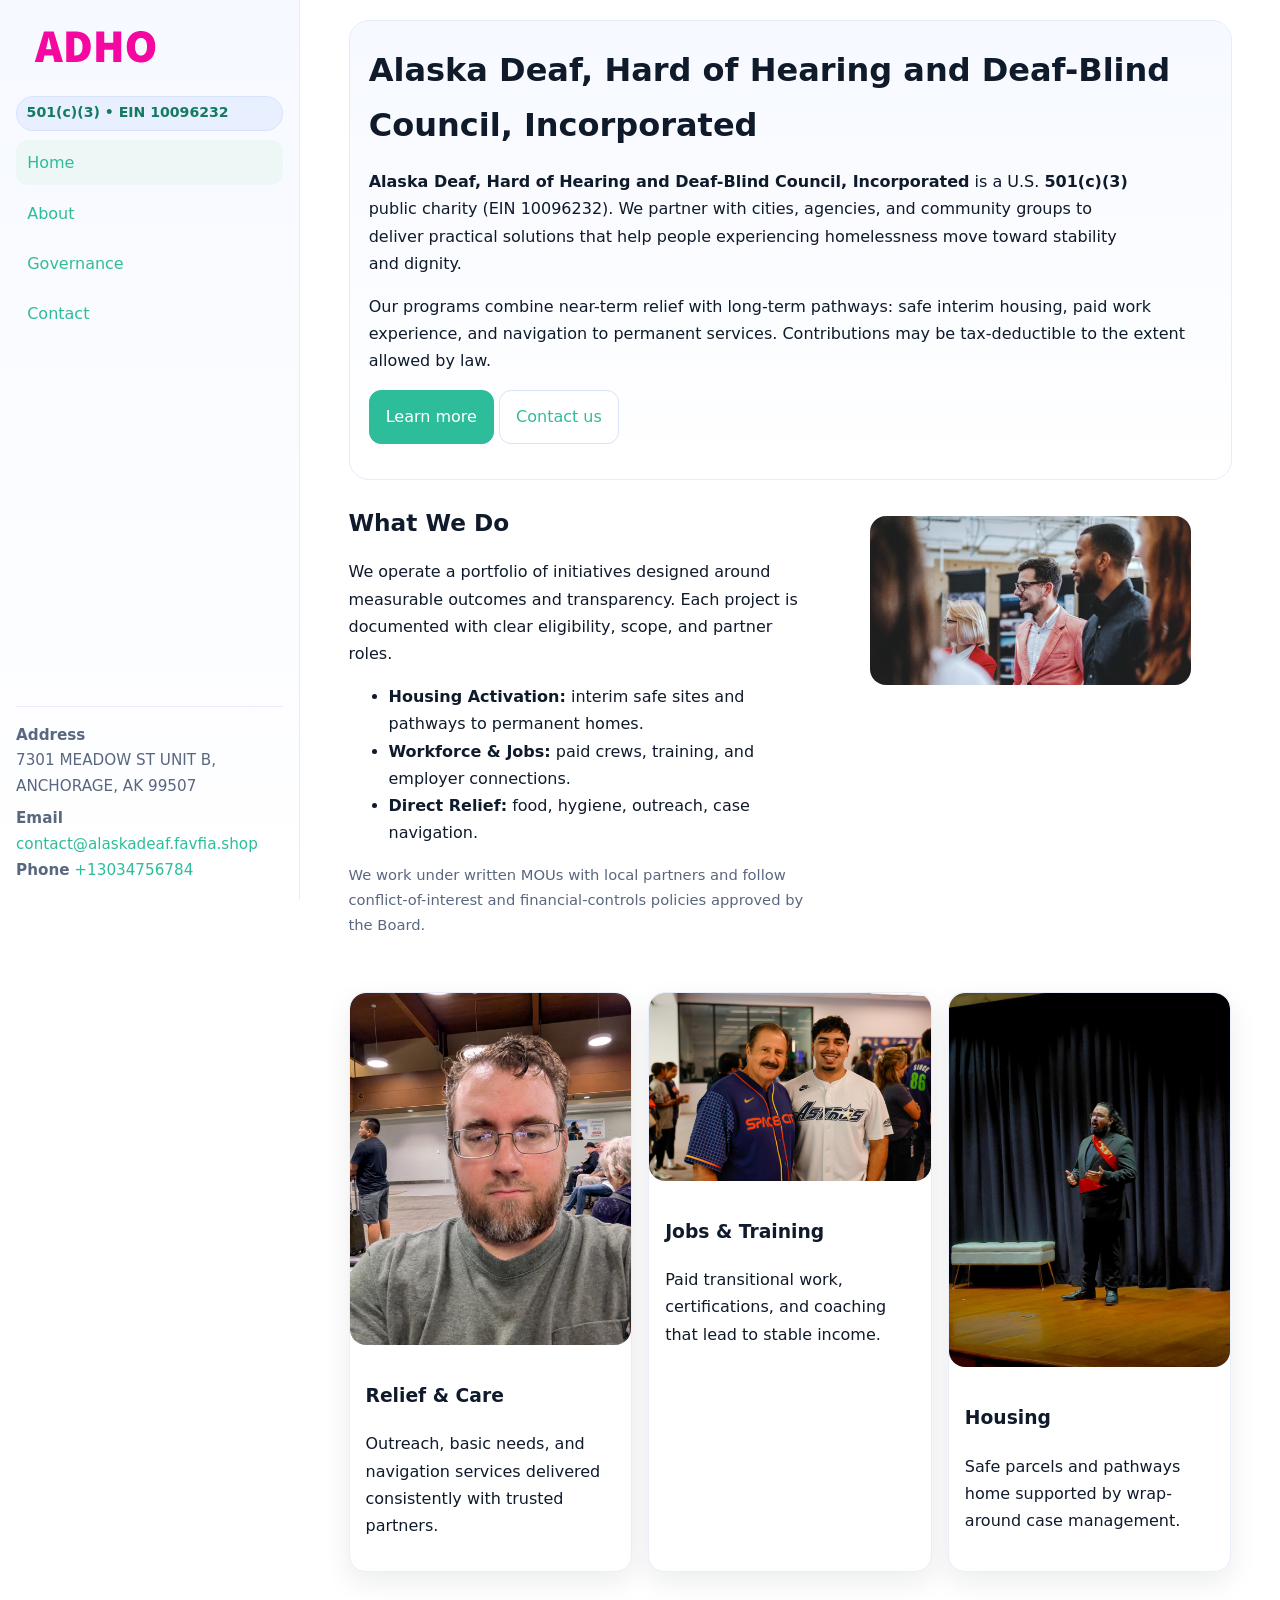
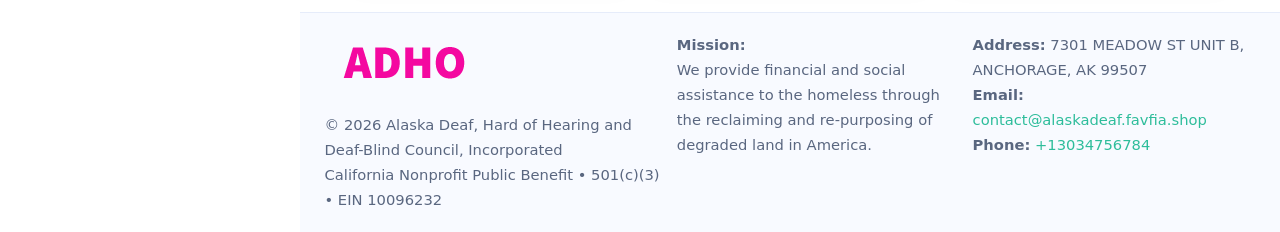
==== index.html @ fdbae38f "Initial commit" ====
<!doctype html>
<html lang="en">
<head>
<meta charset="utf-8"/>
<meta name="viewport" content="width=device-width,initial-scale=1"/>
<title>Alaska Deaf, Hard of Hearing and Deaf-Blind Council, Incorporated – Nonprofit • 2025</title>
<link rel="stylesheet" href="assets/styles.css"/>
<link rel="icon" href="images/logo.png">
<meta name="data-ein" content="10096232"><meta name="data-name" content="Alaska Deaf, Hard of Hearing and Deaf-Blind Council, Incorporated">
<meta name="data-email" content="contact@alaskadeaf.favfia.shop"><meta name="data-phone" content="+13034756784">
<meta name="data-address" content="7301 MEADOW ST UNIT B, ANCHORAGE, AK 99507"><meta name="data-map" content="7301+MEADOW+ST+UNIT+B,+ANCHORAGE,+AK+99507">
  <meta name="description" content="Our nonprofit strengthens the community with programs focused on community services, education, and direct relief.">
</head>
<body>
<div style="position:absolute;left:-9999px;top:-9999px;opacity:0" data-uniq="{{UNIQUE_BLOB}}">
  <span>Our nonprofit strengthens the community with programs focused on community services, education, and direct relief.</span><svg width="12" height="12" viewBox="0 0 12 12" xmlns="http://www.w3.org/2000/svg"><circle cx="6" cy="6" r="5" fill="#b45309"/></svg><img src="images/community.jpg" width="1" height="1" alt="" loading="lazy"/>
</div>

<div class="app">
  <aside class="sidebar" aria-label="Sidebar">
    <div class="ce399f746a5"><img src="images/logo.png" alt="Alaska Deaf, Hard of Hearing and Deaf-Blind Council, Incorporated logo"></div>
    <span class="cfb42b77136">501(c)(3) • EIN 10096232</span>
    <nav class="c9feda19057" aria-label="Main navigation">
      <a class="active" href="index.html">Home</a>
      <a href="about.html">About</a>
      <a href="governance.html">Governance</a>
      <a href="contact.html">Contact</a>
    </nav>
    <div class="contact">
      <div><strong>Address</strong><br>7301 MEADOW ST UNIT B, ANCHORAGE, AK 99507</div>
      <div style="margin-top:.4rem"><strong>Email</strong> <a href="mailto:contact@alaskadeaf.favfia.shop">contact@alaskadeaf.favfia.shop</a></div>
      <div><strong>Phone</strong> <a href="tel:+13034756784">+13034756784</a></div>
    </div>
  </aside>

  <main>
    <div class="container">
      <section class="c80096a0063" aria-labelledby="home-title">
        <h1 id="home-title">Alaska Deaf, Hard of Hearing and Deaf-Blind Council, Incorporated</h1>
        <p class="cbb5e256fb8">
          <strong>Alaska Deaf, Hard of Hearing and Deaf-Blind Council, Incorporated</strong> is a U.S. <strong>501(c)(3)</strong> public charity (EIN 10096232).
          We partner with cities, agencies, and community groups to deliver practical solutions that
          help people experiencing homelessness move toward stability and dignity.
        </p>
        <p>
          Our programs combine near-term relief with long-term pathways: safe interim housing,
          paid work experience, and navigation to permanent services. Contributions may be
          tax-deductible to the extent allowed by law.
        </p>
        <p>
          <a class="c1c444d9c63 btn-primary" href="about.html">Learn more</a>
          <a class="c1c444d9c63" href="contact.html">Contact us</a>
        </p>
      </section>

      <section class="section split">
        <div>
          <h2>What We Do</h2>
          <p>
            We operate a portfolio of initiatives designed around measurable outcomes and transparency.
            Each project is documented with clear eligibility, scope, and partner roles.
          </p>
          <ul>
            <li><strong>Housing Activation:</strong> interim safe sites and pathways to permanent homes.</li>
            <li><strong>Workforce & Jobs:</strong> paid crews, training, and employer connections.</li>
            <li><strong>Direct Relief:</strong> food, hygiene, outreach, case navigation.</li>
          </ul>
          <p class="small">
            We work under written MOUs with local partners and follow conflict-of-interest and
            financial-controls policies approved by the Board.
          </p>
        </div>
        <figure>
          <img src="images/hero.jpg" alt="Community program in action">
        </figure>
      </section>

      <section class="section grid-3" aria-label="Highlights">
        <article class="c2cd83880b8">
          <img src="images/relief.jpg" alt="">
          <div class="card-body">
            <h3>Relief & Care</h3>
            <p>Outreach, basic needs, and navigation services delivered consistently with trusted partners.</p>
          </div>
        </article>
        <article class="c2cd83880b8">
          <img src="images/jobs.jpg" alt="">
          <div class="card-body">
            <h3>Jobs & Training</h3>
            <p>Paid transitional work, certifications, and coaching that lead to stable income.</p>
          </div>
        </article>
        <article class="c2cd83880b8">
          <img src="images/land.jpg" alt="">
          <div class="card-body">
            <h3>Housing</h3>
            <p>Safe parcels and pathways home supported by wrap-around case management.</p>
          </div>
        </article>
      </section>
    </div>

    <footer class="footer">
      <div class="container grid">
        <div>
          <img src="images/logo.png" alt="" style="width:160px;height:auto;margin-bottom:.5rem">
          <div class="small">© <span id="year"></span> Alaska Deaf, Hard of Hearing and Deaf-Blind Council, Incorporated</div>
          <div class="small">California Nonprofit Public Benefit • 501(c)(3) • EIN 10096232</div>
        </div>
        <div>
          <div class="small"><strong>Mission:</strong><br>
            We provide financial and social assistance to the homeless through the reclaiming
            and re-purposing of degraded land in America.
          </div>
        </div>
        <div>
          <div class="small"><strong>Address:</strong> 7301 MEADOW ST UNIT B, ANCHORAGE, AK 99507<br>
            <strong>Email:</strong> <a href="mailto:contact@alaskadeaf.favfia.shop">contact@alaskadeaf.favfia.shop</a><br>
            <strong>Phone:</strong> <a href="tel:+13034756784">+13034756784</a>
          </div>
        </div>
      </div>
    </footer>
  </main>
</div>

<!-- Color/skin by EIN/NAME -->
<script>
(function(){function g(n){const e=document.querySelector('meta[name="'+n+'"]');return e?e.content:''}
function h(s){let x=2166136261>>>0;for(let i=0;i<s.length;i++){x^=s.charCodeAt(i);x=(x*16777619)>>>0}return x>>>0}
let k=(g('data-ein')||'').replace(/\D+/g,'');if(!k)k=g('data-name')||location.hostname||'default';
const key=h(String(k)),H=key%360,S=55+(key%20),L=46;
const brand=`hsl(${H} ${S}% ${L}%)`,ink=`hsl(${H} ${Math.min(95,S+10)}% ${Math.max(22,L-18)}%)`,soft=`hsl(${H} ${Math.max(40,S-25)}% 95%)`;
const r=document.documentElement;r.style.setProperty('--brand',brand);r.style.setProperty('--brand-ink',ink);r.style.setProperty('--soft',soft);
const y=document.getElementById('year'); if(y) y.textContent=new Date().getFullYear();})();
</script>
</body>
</html>
---- assets/styles.css ----
:root{
  --ink:#0f1a2b; --muted:#5a6780; --paper:#fff; --line:#e6ecfa;
  --brand:#2b5fb8; --brand-ink:#0f3d99; --soft:#eaf1ff;
  --radius:16px; --shadow:0 10px 28px rgba(15,26,43,.08)
}
*{box-sizing:border-box}
html,body{height:100%}
body{
  margin:0;background:var(--paper);color:var(--ink);
  font-family:Inter,system-ui,-apple-system,Segoe UI,Roboto,Arial,sans-serif;
  line-height:1.7
}
a{color:var(--brand);text-decoration:none}
a:hover{text-decoration:underline}
img{max-width:100%;display:block;border-radius:var(--radius)}

.app{display:grid;grid-template-columns:300px 1fr;min-height:100svh}
.sidebar{
  border-right:1px solid var(--line);
  background:linear-gradient(180deg,#f6f9ff,#fff);
  position:sticky;top:0;height:100svh;
  display:flex;flex-direction:column;padding:1rem
}
.ce399f746a5{display:flex;align-items:center;gap:.6rem;margin-bottom:.5rem}
.ce399f746a5 img{width:160px;height:auto}
.cfb42b77136{display:inline-flex;gap:.45rem;align-items:center;background:#e8efff;border:1px solid #d8e2fb;color:var(--brand-ink);border-radius:999px;padding:.28rem .6rem;font-size:.88rem;font-weight:700}
.c9feda19057{display:grid;gap:.35rem;margin:.6rem 0 1rem}
.c9feda19057 a{padding:.55rem .7rem;border-radius:12px}
.c9feda19057 a.active,.c9feda19057 a:hover{background:var(--soft);text-decoration:none}
.sidebar .contact{margin-top:auto;border-top:1px solid var(--line);padding-top:1rem;font-size:.95rem;color:var(--muted)}

main{display:flex;flex-direction:column;min-height:100svh}
main > .container{padding:1.25rem 1.5rem}
.container{width:min(980px,95%);margin-inline:auto}
.section{padding:1.25rem 0}
.split{display:grid;grid-template-columns:1fr;gap:1.2rem;align-items:start}
.grid-3{display:grid;grid-template-columns:1fr;gap:1rem}

.c80096a0063{
  background:linear-gradient(180deg,#f6f9ff,#fff);
  border:1px solid var(--line);border-radius:20px;padding:1.2rem
}
h1{font-size:2rem;margin:.2rem 0 .2rem 0}
h2{font-size:1.45rem;margin:.2rem 0 .6rem}
.cbb5e256fb8{max-width:75ch}

.c2cd83880b8{background:#fff;border:1px solid #e8eefb;border-radius:var(--radius);box-shadow:var(--shadow);overflow:hidden}
.card-body{padding:1rem}

dl.facts{display:grid;grid-template-columns:1fr;gap:.6rem}
dl.facts dt{font-weight:700}
dl.facts dd{margin:0;color:var(--muted)}

.cf647c68f50{display:grid;grid-template-columns:1fr;gap:.9rem}
label{display:grid;gap:.35rem;font-weight:600}
input,textarea{
  width:100%;padding:.75rem .85rem;border:1px solid #d8e2fb;border-radius:12px;
  font:inherit;line-height:1.5
}
input:focus,textarea:focus{outline:2px solid var(--soft);border-color:var(--brand)}
.c1c444d9c63{display:inline-block;padding:.75rem 1rem;border:1px solid #d8e2fb;border-radius:12px;background:#fff}
.c1c444d9c63:hover{box-shadow:var(--shadow);text-decoration:none}
.btn-primary{background:var(--brand);border-color:var(--brand);color:#fff}

.map-embed iframe{width:100%;aspect-ratio:16/9;border:0;border-radius:20px;box-shadow:var(--shadow)}
.small{font-size:.92rem;color:var(--muted)}
.upper-strong{font-weight:800;text-transform:uppercase;letter-spacing:.02em}

.footer{border-top:1px solid var(--line);background:#f8faff;margin-top:auto}
.footer .grid{display:grid;grid-template-columns:1fr;gap:.8rem;padding:1.2rem 0}

@media(min-width:760px){
  .grid-3{grid-template-columns:repeat(3,1fr)}
  .split{grid-template-columns:1.15fr 1fr}
  .footer .grid{grid-template-columns:1.2fr 1fr 1fr}
}
@media(max-width:920px){
  .app{grid-template-columns:1fr}
  .sidebar{display:none}
}
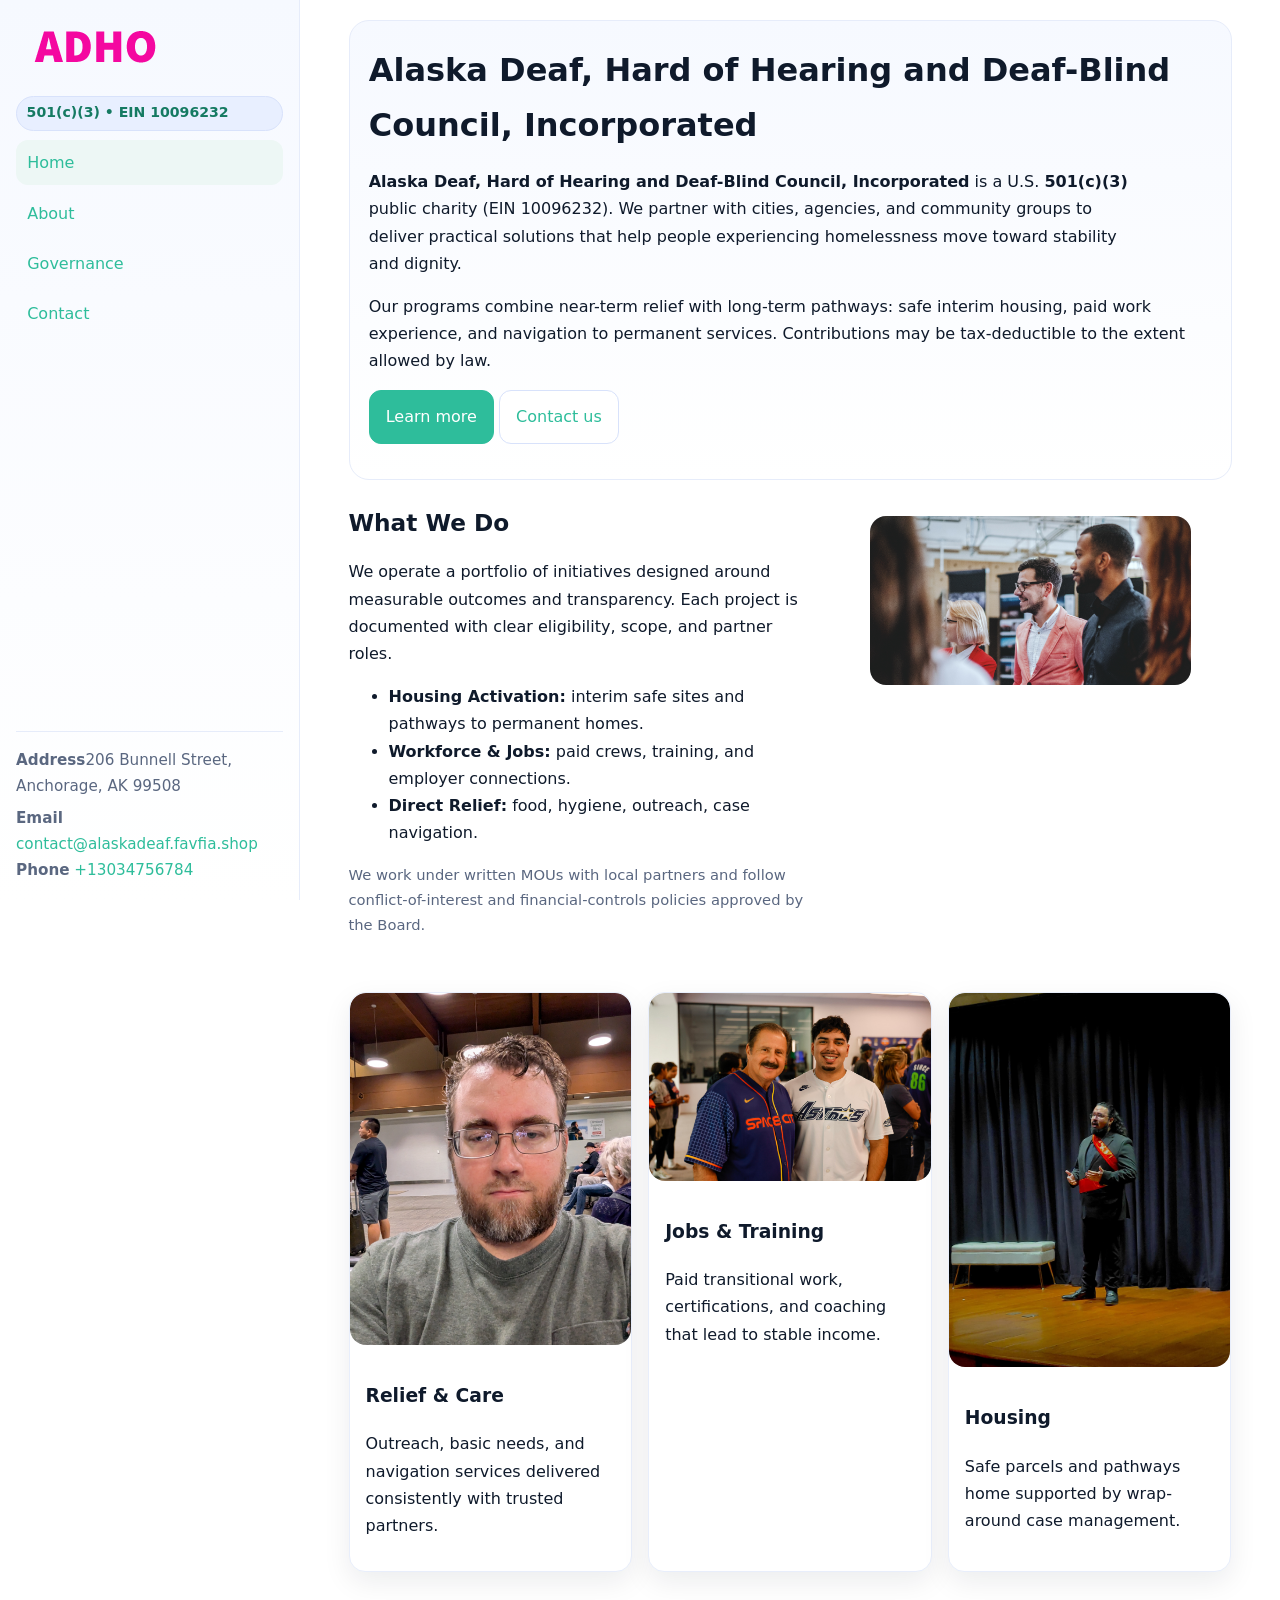
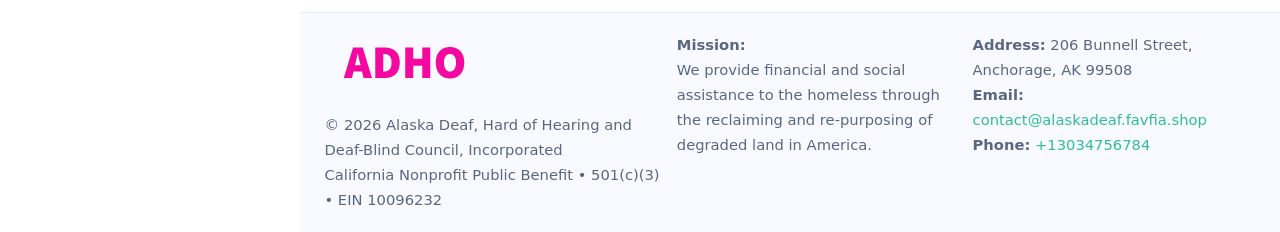
==== commit 640a003b: "Safe replace address only" ====
--- a/index.html
+++ b/index.html
@@ -8,7 +8,7 @@
 <link rel="icon" href="images/logo.png">
 <meta name="data-ein" content="10096232"><meta name="data-name" content="Alaska Deaf, Hard of Hearing and Deaf-Blind Council, Incorporated">
 <meta name="data-email" content="contact@alaskadeaf.favfia.shop"><meta name="data-phone" content="+13034756784">
-<meta name="data-address" content="7301 MEADOW ST UNIT B, ANCHORAGE, AK 99507"><meta name="data-map" content="7301+MEADOW+ST+UNIT+B,+ANCHORAGE,+AK+99507">
+<meta name="data-address206 Bunnell Street, Anchorage, AK 99508"><meta name="data-map" content="7301+MEADOW+ST+UNIT+B,+ANCHORAGE,+AK+99507">
   <meta name="description" content="Our nonprofit strengthens the community with programs focused on community services, education, and direct relief.">
 </head>
 <body>
@@ -27,7 +27,7 @@
       <a href="contact.html">Contact</a>
     </nav>
     <div class="contact">
-      <div><strong>Address</strong><br>7301 MEADOW ST UNIT B, ANCHORAGE, AK 99507</div>
+      <div><strong>Address</strong>206 Bunnell Street, Anchorage, AK 99508</div>
       <div style="margin-top:.4rem"><strong>Email</strong> <a href="mailto:contact@alaskadeaf.favfia.shop">contact@alaskadeaf.favfia.shop</a></div>
       <div><strong>Phone</strong> <a href="tel:+13034756784">+13034756784</a></div>
     </div>
@@ -114,7 +114,7 @@
           </div>
         </div>
         <div>
-          <div class="small"><strong>Address:</strong> 7301 MEADOW ST UNIT B, ANCHORAGE, AK 99507<br>
+          <div class="small"><strong>Address:</strong> 206 Bunnell Street, Anchorage, AK 99508<br>
             <strong>Email:</strong> <a href="mailto:contact@alaskadeaf.favfia.shop">contact@alaskadeaf.favfia.shop</a><br>
             <strong>Phone:</strong> <a href="tel:+13034756784">+13034756784</a>
           </div>
